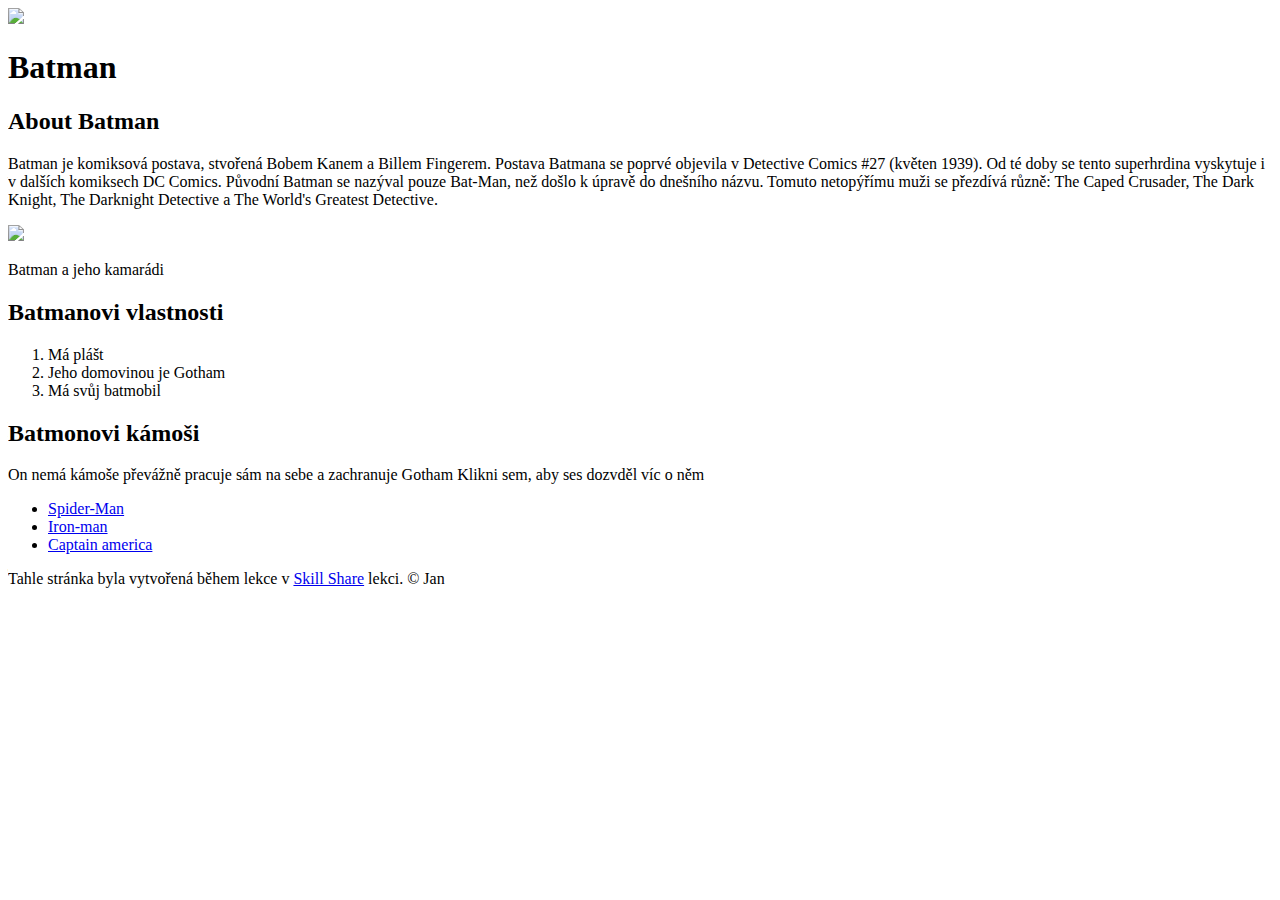
==== index.html @ da7d437e "test.html" ====
<!DOCTYPE html>
<html>
<head>
	<title>Batman</title>
	<link rel="icon" href="img/batman-avatar.jpeg">
</head>
<body>
	<!--header element -->
	<header>
		<img src="img/batman-avatar.jpeg"><h1>Batman</h1>
	</header>

	<!-- main element -->
	<main>
		<h2>About Batman</h2>
		<p>
			Batman je komiksová postava, stvořená Bobem Kanem a Billem Fingerem. Postava Batmana se poprvé objevila v Detective Comics #27 (květen 1939). Od té doby se tento superhrdina vyskytuje i v dalších komiksech DC Comics. Původní Batman se nazýval pouze Bat-Man, než došlo k úpravě do dnešního názvu. Tomuto netopýřímu muži se přezdívá různě: The Caped Crusader, The Dark Knight, The Darknight Detective a The World's Greatest Detective.
		</p>
		<img src="img/batman-big.jpeg">

		<p>Batman a jeho kamarádi</p>
		<h2>Batmanovi vlastnosti</h2>
		<ol>
			<li>Má plášt</li>
			<li>Jeho domovinou je Gotham</li>
			<li>Má svůj batmobil</li>
		</ol>
		<h2>Batmonovi kámoši</h2>
			<p>On nemá kámoše převážně pracuje sám na sebe a zachranuje Gotham
			Klikni sem, aby ses dozvděl víc o něm</p>
			<ul>
				<li><a href="https://cs.wikipedia.org/wiki/Spider-Man">Spider-Man</a></li>
				<li><a href="https://cs.wikipedia.org/wiki/Iron_Man">Iron-man</a></li>
				<li><a href="https://cs.wikipedia.org/wiki/Captain_America">Captain america</a></li>					
			</ul>
	</main>

	<footer>
		<p> Tahle stránka byla vytvořená během lekce v <a href="https://www.skillshare.com/classes/Hand-Code-Your-First-Website-HTML-CSS-Basics/1575146775">Skill Share</a> lekci. &copy; Jan</p>
	</footer>


</body>
</html>
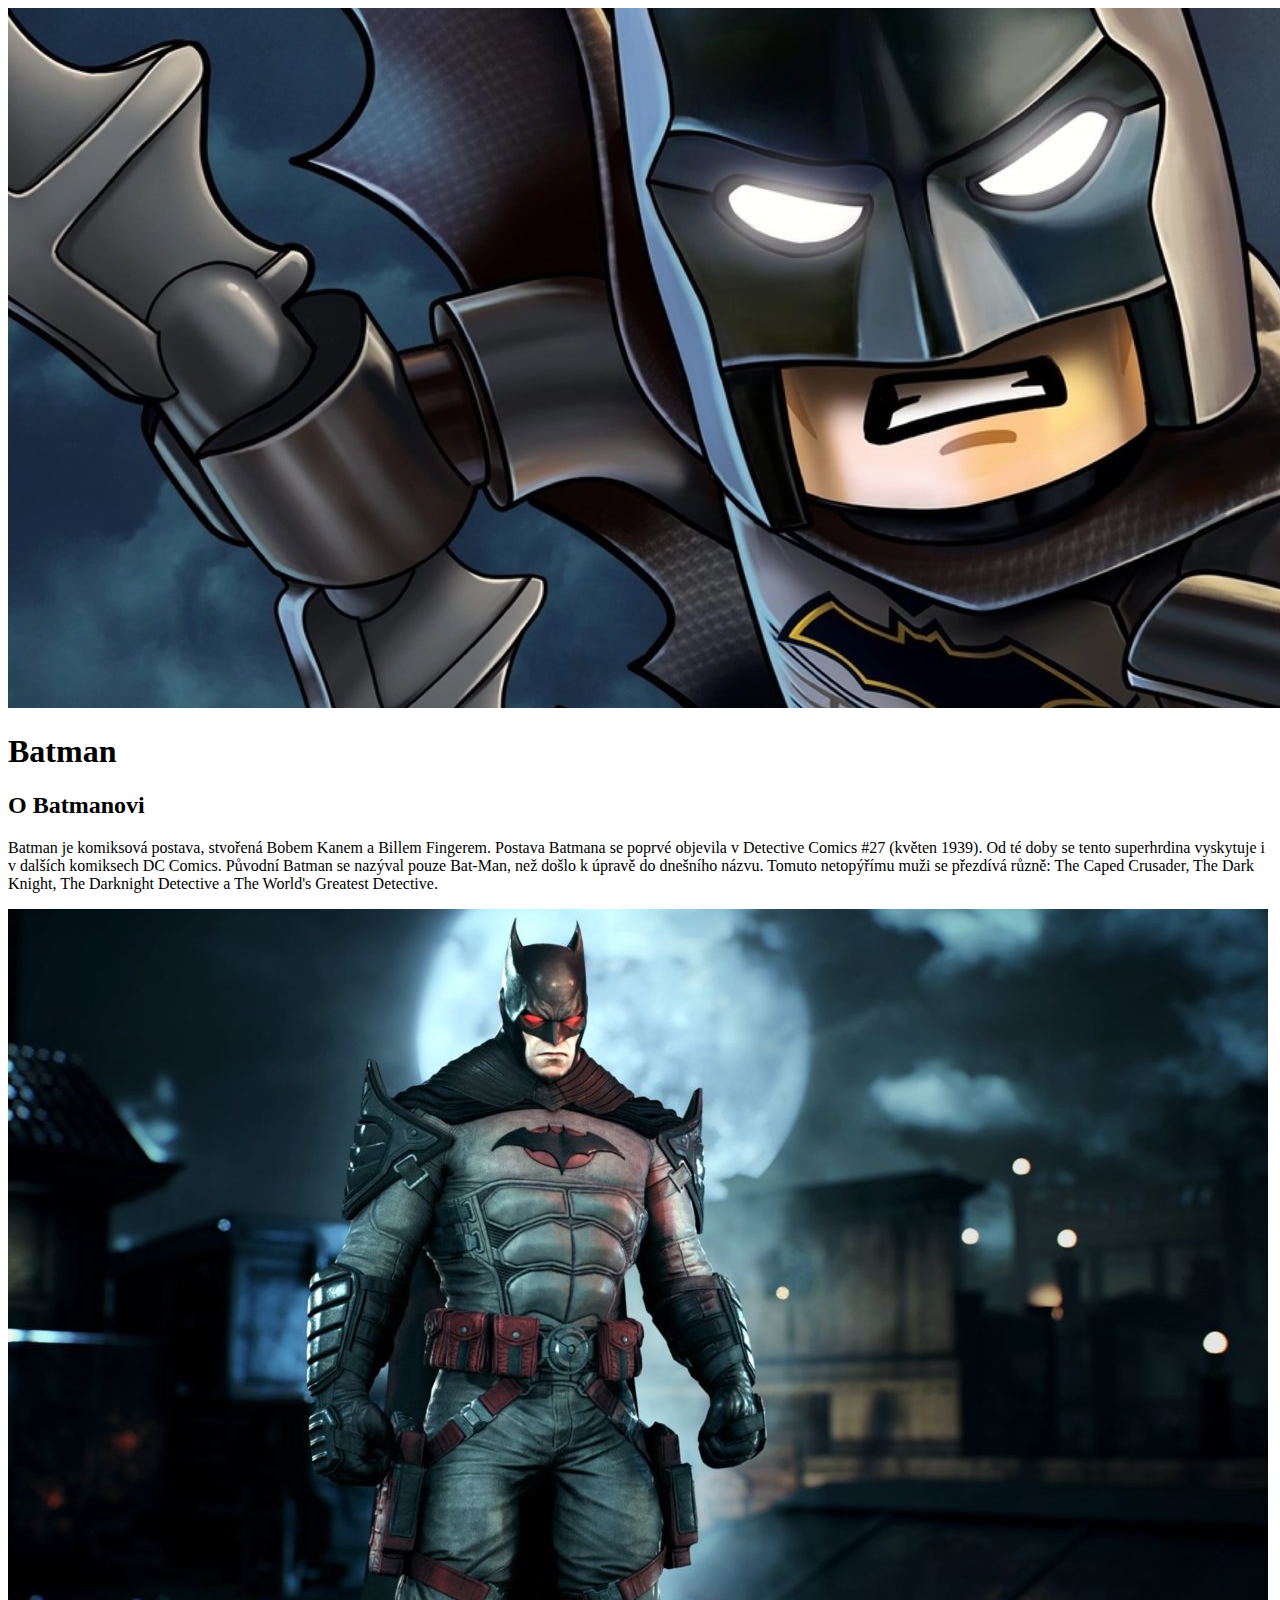
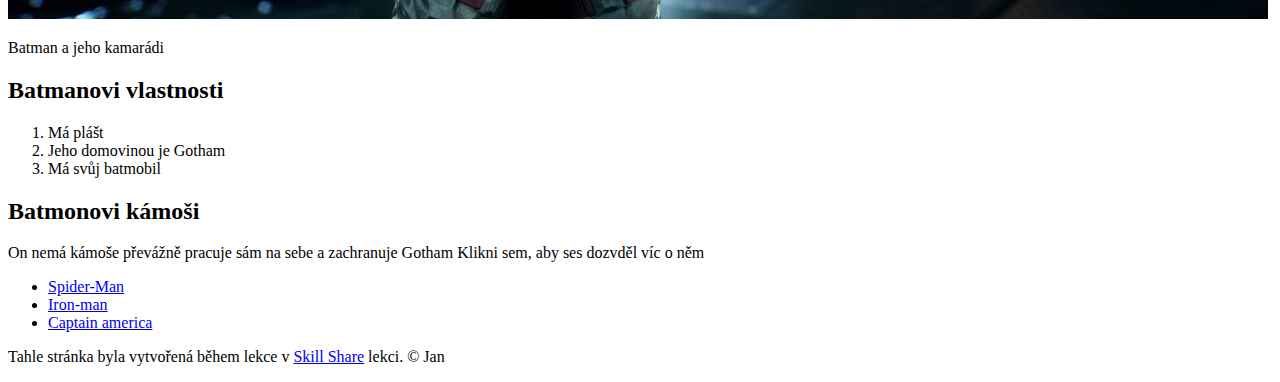
==== commit 179fc616: "Update index.html" ====
--- a/index.html
+++ b/index.html
@@ -12,7 +12,7 @@
 
 	<!-- main element -->
 	<main>
-		<h2>About Batman</h2>
+		<h2>O Batmanovi</h2>
 		<p>
 			Batman je komiksová postava, stvořená Bobem Kanem a Billem Fingerem. Postava Batmana se poprvé objevila v Detective Comics #27 (květen 1939). Od té doby se tento superhrdina vyskytuje i v dalších komiksech DC Comics. Původní Batman se nazýval pouze Bat-Man, než došlo k úpravě do dnešního názvu. Tomuto netopýřímu muži se přezdívá různě: The Caped Crusader, The Dark Knight, The Darknight Detective a The World's Greatest Detective.
 		</p>
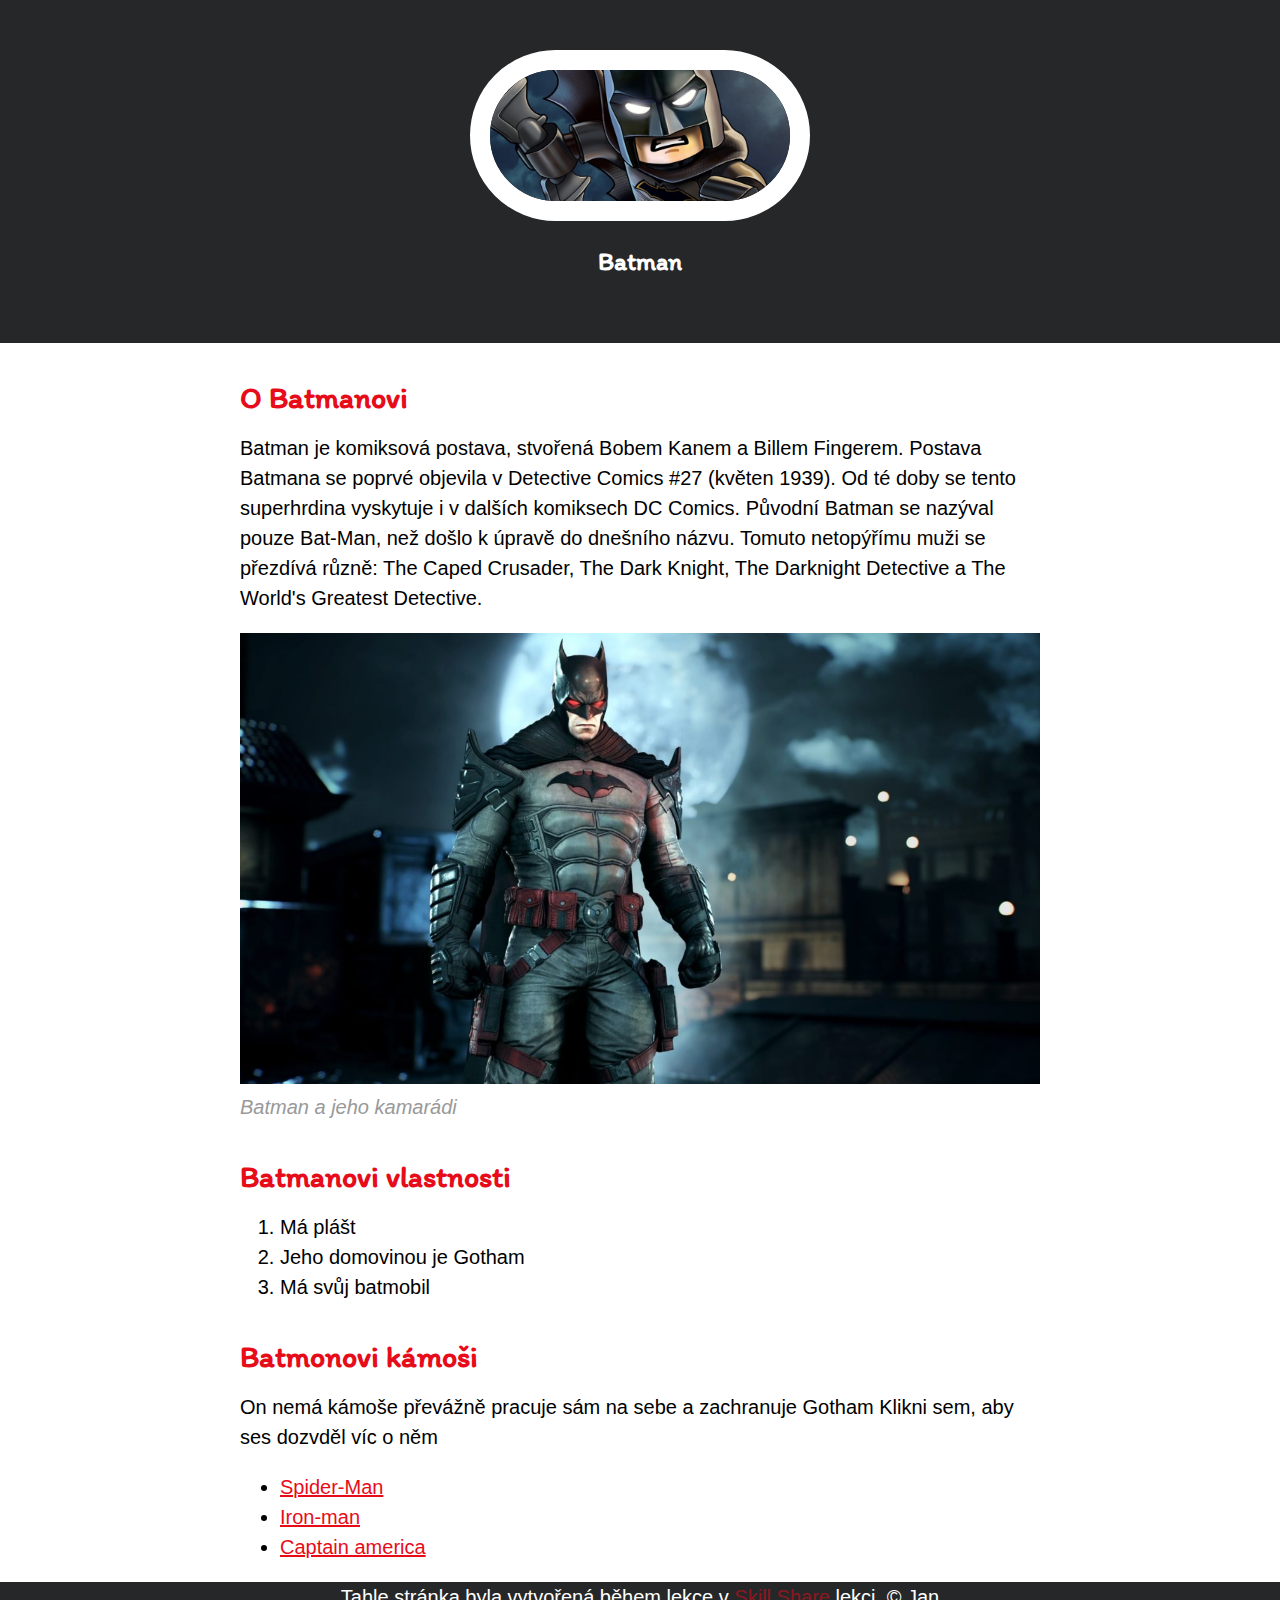
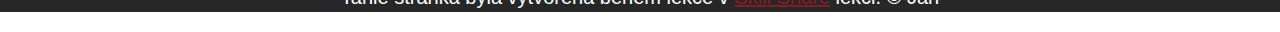
==== commit 73abb86a: "Wrote the css for our character's website" ====
--- a/index.html
+++ b/index.html
@@ -3,6 +3,8 @@
 <head>
 	<title>Batman</title>
 	<link rel="icon" href="img/batman-avatar.jpeg">
+	<link href="https://fonts.googleapis.com/css2?family=Itim&display=swap" rel="stylesheet">
+	<link rel="stylesheet" type="text/css" href="css/hero.css">
 </head>
 <body>
 	<!--header element -->
@@ -18,7 +20,7 @@
 		</p>
 		<img src="img/batman-big.jpeg">
 
-		<p>Batman a jeho kamarádi</p>
+		<p class="caption">Batman a jeho kamarádi</p>
 		<h2>Batmanovi vlastnosti</h2>
 		<ol>
 			<li>Má plášt</li>
--- a/css/hero.css
+++ b/css/hero.css
@@ -0,0 +1,66 @@
+body{
+	margin: 0;
+	font-family: 'Helvetica', 'Arial', sans-serif;
+	font-size: 20px;
+	line-height: 30px;
+}
+
+header{
+	background-color: #262729;
+	text-align: center;
+	padding-top: 50px;
+	padding-bottom: 50px;
+}
+h1,h2{
+	font-family: 'Itim', cursive;
+}
+
+header h1{
+	color: white;
+	font-size: 25px;
+}
+
+header img{
+	border-radius: 150px;
+	width: 300px;
+	border: 20px solid white;
+}
+main {
+	max-width: 800px;
+	margin: 0 auto;
+	padding: 0 20px;
+}
+
+main img{
+	max-width: 100%;
+}
+
+h2{
+	font-size: 30px;
+	color: #e70c19;
+	margin: 40px 0 10px;
+}
+
+a{
+	color: #e70c19;
+}
+
+a:hover{
+	background-color: #483a94;
+}
+
+footer{
+	background-color: #262729;
+	text-align: center;
+	color: white;
+}
+footer a{
+	opacity: .5;
+	background-color: transparent;
+}
+
+p.caption{
+	color: #999999;
+	font-style: italic;
+	margin-top: 0;
+}